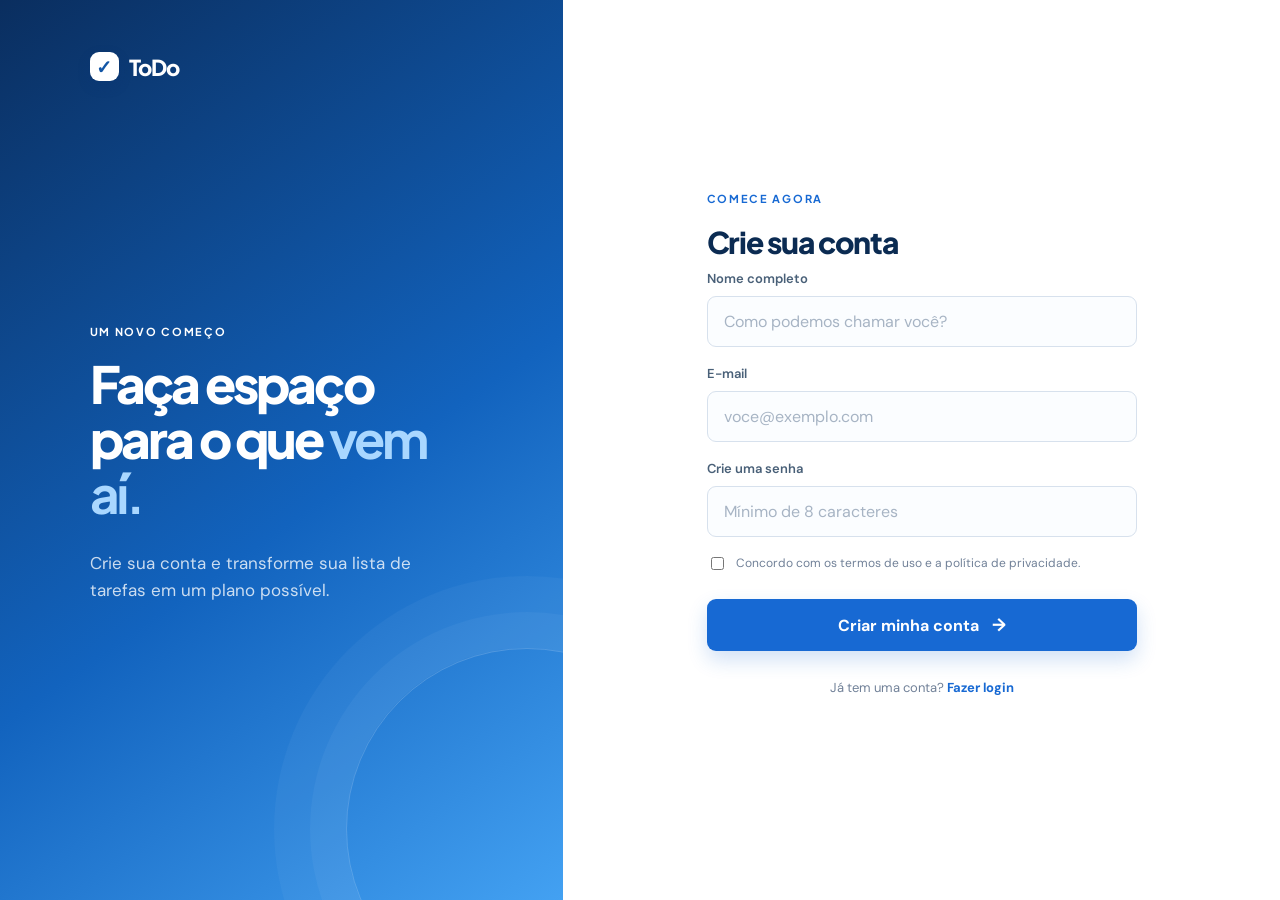
==== cadastro.html @ 6bf42a63 "Incio do HTML e CSS" ====
<!DOCTYPE html>
<html lang="pt-BR">
<head>
  <meta charset="UTF-8">
  <meta name="viewport" content="width=device-width, initial-scale=1.0">
  <title>ToDo | Cadastro</title>
  <link rel="stylesheet" href="css/style.css">
</head>
<body class="auth-page">
  <main class="auth-layout">
    <section class="auth-intro">
      <a class="brand brand-light" href="login.html" aria-label="ToDo, página inicial">
        <span class="brand-mark">✓</span>
        <span>ToDo</span>
      </a>
      <div class="intro-copy">
        <p class="eyebrow">UM NOVO COMEÇO</p>
        <h1>Faça espaço<br>para o que <strong>vem aí.</strong></h1>
        <p>Crie sua conta e transforme sua lista de tarefas em um plano possível.</p>
      </div>
      <div class="intro-note">
      </div>
    </section>

    <section class="auth-panel" aria-labelledby="register-title">
      <div class="auth-card register-card">
        <div class="mobile-brand brand">
          <span class="brand-mark">✓</span>
          <span>taskflow</span>
        </div>
        <p class="eyebrow eyebrow-blue">COMECE AGORA</p>
        <h2 id="register-title">Crie sua conta</h2>

        <form class="auth-form" action="login.html" method="get">
          <label for="name">Nome completo</label>
          <input id="name" name="name" type="text" placeholder="Como podemos chamar você?" required>

          <label for="register-email">E-mail</label>
          <input id="register-email" name="email" type="email" placeholder="voce@exemplo.com" required>

          <label for="register-password">Crie uma senha</label>
          <input id="register-password" name="password" type="password" placeholder="Mínimo de 8 caracteres" minlength="8" required>

          <label class="check-label" for="terms">
            <input id="terms" name="terms" type="checkbox" required>
            <span>Concordo com os termos de uso e a política de privacidade.</span>
          </label>

          <button class="button button-primary" type="submit">Criar minha conta <span>→</span></button>
        </form>

        <p class="auth-switch">Já tem uma conta? <a href="login.html">Fazer login</a></p>
      </div>
    </section>
  </main>
</body>
</html>
---- css/style.css ----
@import url('https://fonts.googleapis.com/css2?family=DM+Sans:wght@400;500;600;700&family=Plus+Jakarta+Sans:wght@600;700;800&display=swap');

:root {
	--navy: #0b2b52;
	--blue: #1769d3;
	--bright-blue: #2f83ed;
	--pale-blue: #eaf3ff;
	--ink: #12263f;
	--muted: #718198;
	--line: #e2e9f2;
	--white: #fff;
	--page: #f7faff;
}

* {
	box-sizing: border-box;
}

body {
	margin: 0;
	color: var(--ink);
	background: var(--page);
	font-family: 'DM Sans', sans-serif;
}

a {
	color: inherit;
	text-decoration: none;
}

button,
input {
	font: inherit;
}

/* Authentication */
.auth-page {
	min-height: 100vh;
	background: var(--white);
}

.auth-layout {
	display: grid;
	grid-template-columns: minmax(380px, 44%) 1fr;
	min-height: 100vh;
}

.auth-intro {
	position: relative;
	display: flex;
	flex-direction: column;
	justify-content: space-between;
	overflow: hidden;
	padding: 52px clamp(42px, 7vw, 110px);
	color: var(--white);
	background: linear-gradient(145deg, #0a2e5f 0%, #1263be 56%, #43a1f2 100%);
}

.auth-intro::after {
	position: absolute;
	right: -145px;
	bottom: -110px;
	width: 360px;
	height: 360px;
	border: 1px solid rgba(255, 255, 255, .18);
	border-radius: 50%;
	box-shadow: 0 0 0 36px rgba(255, 255, 255, .04),
		0 0 0 72px rgba(255, 255, 255, .035);
	content: '';
}

.brand {
	display: inline-flex;
	align-items: center;
	gap: 10px;
	width: max-content;
	color: var(--navy);
	font: 800 22px 'Plus Jakarta Sans', sans-serif;
	letter-spacing: -.7px;
}

.brand-light {
	position: relative;
	z-index: 1;
	color: var(--white);
}

.brand-mark {
	display: grid;
	place-items: center;
	width: 29px;
	height: 29px;
	border-radius: 9px;
	color: var(--white);
	background: var(--bright-blue);
	box-shadow: 0 5px 13px rgba(0, 50, 120, .2);
	font-size: 19px;
	line-height: 1;
}

.brand-light .brand-mark {
	color: #1356a6;
	background: var(--white);
}

.intro-copy {
	position: relative;
	z-index: 1;
	max-width: 450px;
}

.eyebrow {
	margin: 0 0 18px;
	font: 700 11px 'Plus Jakarta Sans', sans-serif;
	letter-spacing: 1.7px;
}

.eyebrow-blue {
	color: var(--blue);
}

.intro-copy h1 {
	margin: 0;
	font: 800 clamp(39px, 4vw, 61px) / 1.08 'Plus Jakarta Sans', sans-serif;
	letter-spacing: -2.8px;
}

.intro-copy h1 strong {
	color: #a9d7ff;
}

.intro-copy p:last-child {
	max-width: 350px;
	margin: 28px 0 0;
	color: rgba(255, 255, 255, .78);
	font-size: 17px;
	line-height: 1.6;
}

.intro-note {
	position: relative;
	z-index: 1;
	display: flex;
	align-items: center;
	gap: 12px;
	color: rgba(255, 255, 255, .74);
	font-size: 13px;
}

.note-icon {
	color: #a9d7ff;
	font-size: 22px;
}

.auth-panel {
	display: grid;
	place-items: center;
	padding: 50px 24px;
}

.auth-card {
	width: min(100%, 430px);
}

.mobile-brand {
	display: none;
	margin-bottom: 48px;
}

.auth-card h2 {
	margin: 0;
	color: var(--navy);
	font: 800 30px 'Plus Jakarta Sans', sans-serif;
	letter-spacing: -1.1px;
}

.auth-subtitle {
	margin: 10px 0 34px;
	color: var(--muted);
	font-size: 15px;
}

.auth-form {
	display: flex;
	flex-direction: column;
	gap: 9px;
}

.auth-form label {
	margin-top: 9px;
	color: #496078;
	font-size: 13px;
	font-weight: 600;
}

.auth-form input:not([type='checkbox']) {
	height: 51px;
	padding: 0 16px;
	border: 1px solid #d7e1ed;
	border-radius: 9px;
	outline: 0;
	color: var(--ink);
	background: #fbfdff;
	transition: border .2s, box-shadow .2s;
}

.auth-form input:not([type='checkbox']):focus {
	border-color: var(--bright-blue);
	box-shadow: 0 0 0 4px rgba(47, 131, 237, .12);
}

.auth-form input::placeholder {
	color: #a7b4c4;
}

.label-row {
	display: flex;
	align-items: center;
	justify-content: space-between;
	margin-top: 9px;
}

.label-row label {
	margin: 0;
}

.label-row a,
.auth-switch a {
	color: var(--blue);
	font-weight: 700;
}

.label-row a {
	font-size: 12px;
}

.check-label {
	display: flex;
	align-items: flex-start;
	gap: 9px;
	color: var(--muted) !important;
	font-size: 12px !important;
	font-weight: 400 !important;
	line-height: 1.45;
	cursor: pointer;
}

.check-label input {
	margin-top: 2px;
	accent-color: var(--blue);
}

.button {
	border: 0;
	border-radius: 9px;
	font-weight: 700;
	cursor: pointer;
	transition: transform .2s, box-shadow .2s, background .2s;
}

.button:hover {
	transform: translateY(-2px);
}

.button-primary {
	min-height: 52px;
	margin-top: 19px;
	color: var(--white);
	background: var(--blue);
	box-shadow: 0 9px 20px rgba(23, 105, 211, .2);
}

.button-primary:hover {
	background: #0d59bb;
	box-shadow: 0 12px 25px rgba(23, 105, 211, .29);
}

.button-primary span {
	margin-left: 9px;
	font-size: 18px;
}

.auth-switch {
	margin-top: 28px;
	color: var(--muted);
	font-size: 13px;
	text-align: center;
}

.register-card .auth-subtitle {
	margin-bottom: 24px;
}

.register-card .button-primary {
	margin-top: 17px;
}

/* Dashboard */
.app-page {
	min-height: 100vh;
	background: #f7faff;
}

.topbar {
	display: flex;
	align-items: center;
	height: 78px;
	padding: 0 clamp(24px, 6vw, 92px);
	border-bottom: 1px solid var(--line);
	background: var(--white);
}

.topnav {
	display: flex;
	gap: 32px;
	height: 100%;
	margin-left: 90px;
}

.nav-link {
	display: grid;
	place-items: center;
	border-bottom: 2px solid transparent;
	color: var(--muted);
	font-size: 13px;
	font-weight: 600;
}

.nav-link.active {
	border-color: var(--blue);
	color: var(--blue);
}

.profile {
	display: flex;
	align-items: center;
	gap: 10px;
	margin-left: auto;
	color: var(--ink);
	font-size: 13px;
	font-weight: 600;
}

.avatar {
	display: grid;
	place-items: center;
	width: 34px;
	height: 34px;
	border-radius: 50%;
	color: var(--blue);
	background: #dcecff;
	font-size: 11px;
}

.profile-chevron {
	margin-left: 3px;
	color: var(--muted);
}

.dashboard {
	max-width: 1120px;
	margin: auto;
	padding: 60px 30px 80px;
}

.dashboard-heading {
	display: flex;
	align-items: end;
	justify-content: space-between;
}

.dashboard-heading h1 {
	margin: 0;
	color: var(--navy);
	font: 800 34px 'Plus Jakarta Sans', sans-serif;
	letter-spacing: -1.5px;
}

.dashboard-heading h1 span {
	color: #f6b641;
	font-size: 25px;
}

.dashboard-subtitle,
.section-heading p {
	margin: 9px 0 0;
	color: var(--muted);
	font-size: 14px;
}

.add-button {
	padding: 0 20px;
}

.stats {
	display: grid;
	grid-template-columns: repeat(3, 1fr);
	gap: 18px;
	margin: 42px 0 56px;
}

.stat-card {
	display: flex;
	align-items: center;
	gap: 17px;
	padding: 20px 24px;
	border: 1px solid var(--line);
	border-radius: 12px;
	background: var(--white);
}

.stat-icon {
	display: grid;
	place-items: center;
	width: 41px;
	height: 41px;
	border-radius: 11px;
	font-size: 20px;
}

.blue-icon {
	color: var(--blue);
	background: #e5f0ff;
}

.orange-icon {
	color: #e59118;
	background: #fff1d8;
}

.green-icon {
	color: #38a571;
	background: #e3f7ed;
}

.stat-card div {
	display: flex;
	flex-direction: column;
	gap: 3px;
}

.stat-card strong {
	color: var(--navy);
	font: 800 23px 'Plus Jakarta Sans', sans-serif;
}

.stat-card div span {
	color: var(--muted);
	font-size: 12px;
}

/* Filters and tasks */
.section-heading {
	display: flex;
	align-items: end;
	justify-content: space-between;
	margin-bottom: 18px;
}

.section-heading h2 {
	margin: 0;
	color: var(--navy);
	font: 800 20px 'Plus Jakarta Sans', sans-serif;
}

.filters {
	display: flex;
	gap: 7px;
}

.filter {
	padding: 9px 12px;
	border: 1px solid transparent;
	border-radius: 7px;
	color: var(--muted);
	background: transparent;
	font-size: 12px;
	cursor: pointer;
}

.filter span {
	margin-left: 4px;
	opacity: .7;
}

.filter.active {
	border-color: #d4e4f8;
	color: var(--blue);
	background: var(--white);
	box-shadow: 0 3px 9px rgba(28, 65, 108, .05);
}

.task-list {
	display: grid;
	gap: 10px;
}

.task-item {
	display: flex;
	align-items: center;
	gap: 15px;
	padding: 18px 20px;
	border: 1px solid var(--line);
	border-radius: 11px;
	background: var(--white);
}

.task-check {
	flex: 0 0 20px;
	width: 20px;
	height: 20px;
	border: 1.5px solid #c7d5e4;
	border-radius: 50%;
	background: transparent;
	cursor: pointer;
}

.task-check.checked {
	border: 0;
	color: var(--white);
	background: #4cb782;
	font-size: 12px;
}

.task-content {
	flex: 1;
}

.task-content h3 {
	margin: 0 0 8px;
	color: var(--ink);
	font-size: 14px;
	font-weight: 700;
}

.task-meta {
	display: flex;
	gap: 20px;
	color: var(--muted);
	font-size: 11px;
}

.priority {
	font-weight: 700;
}

.priority.high {
	color: #ec7777;
}

.priority.medium {
	color: #e39a32;
}

.priority.low {
	color: #55ad82;
}

.completed .task-content h3 {
	color: #98a7b8;
	text-decoration: line-through;
}

.completed .task-meta {
	color: #a9b5c1;
}

.task-actions {
	display: flex;
	gap: 5px;
	margin-left: auto;
}

.task-action {
	display: grid;
	place-items: center;
	width: auto;
	min-width: 62px;
	height: 34px;
	padding: 0 10px;
	border: 1px solid transparent;
	border-radius: 8px;
	background: transparent;
	font-size: 12px;
	font-weight: 700;
	line-height: 1;
	cursor: pointer;
}

.edit-button {
	color: var(--blue);
}

.delete-button {
	color: #db6c78;
}

.task-action:hover {
	border-color: currentColor;
	background: #f1f6fc;
}

.delete-button:hover {
	background: #fff0f1;
}

/* Mobile */
@media (max-width: 760px) {
	.auth-layout {
		display: block;
	}

	.auth-intro {
		display: none;
	}

	.auth-panel {
		display: grid;
		place-items: start center;
		min-height: 100vh;
		padding: 34px 23px;
	}

	.auth-card {
		padding-top: 5vh;
	}

	.mobile-brand {
		display: inline-flex;
	}

	.topbar {
		padding: 0 20px;
	}

	.topnav {
		display: none;
	}

	.profile-name,
	.profile-chevron {
		display: none;
	}

	.dashboard {
		padding: 38px 18px 60px;
	}

	.dashboard-heading {
		align-items: start;
		flex-direction: column;
		gap: 20px;
	}

	.dashboard-heading h1 {
		font-size: 30px;
	}

	.add-button {
		width: 100%;
	}

	.stats {
		grid-template-columns: 1fr;
		gap: 10px;
		margin: 30px 0 40px;
	}

	.section-heading {
		align-items: start;
		flex-direction: column;
		gap: 20px;
	}

	.filters {
		width: 100%;
		overflow-x: auto;
	}

	.filter {
		white-space: nowrap;
	}

	.task-meta {
		flex-wrap: wrap;
		gap: 7px 15px;
	}

	.task-item {
		align-items: flex-start;
	}

	.task-actions {
		margin-left: auto;
	}
}
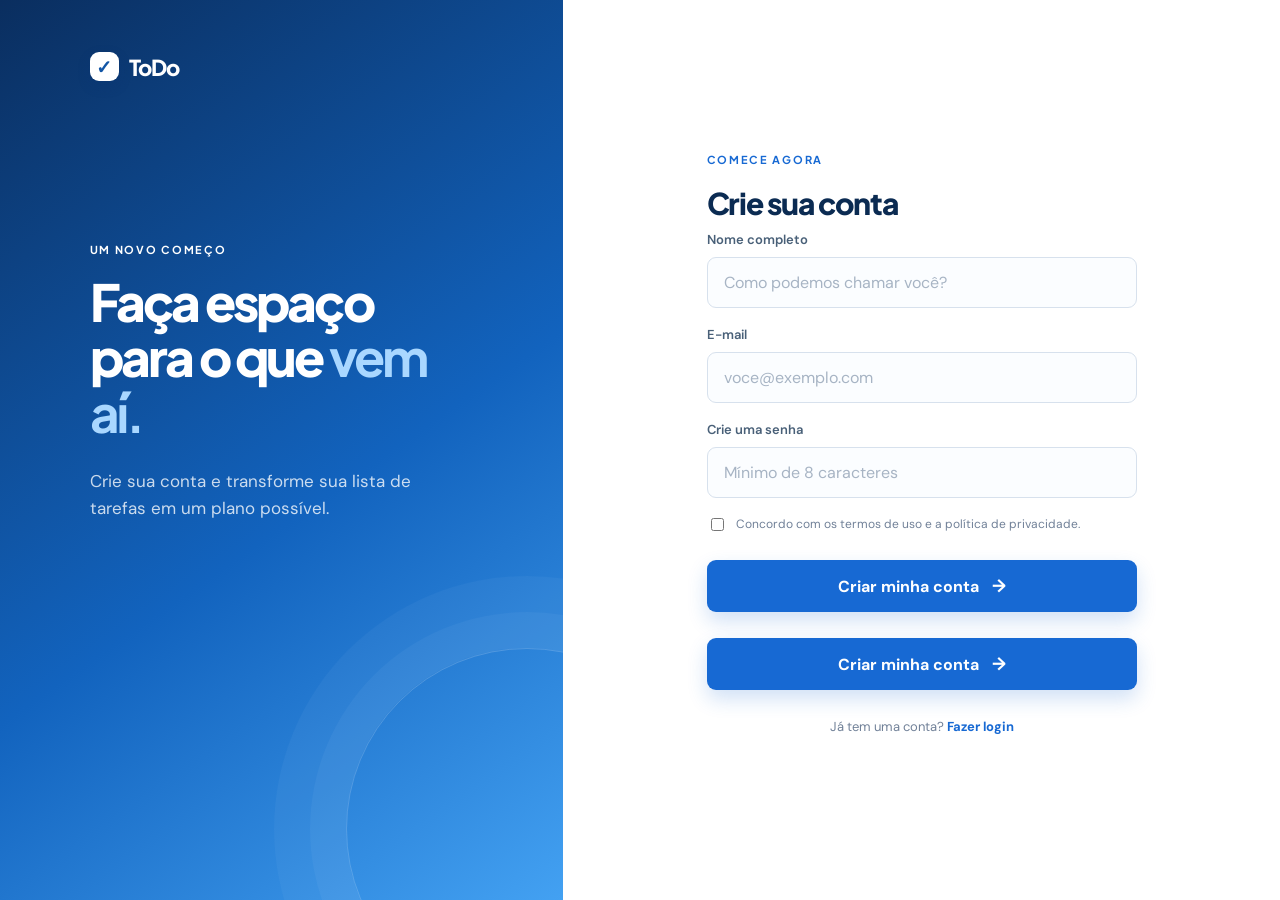
==== commit 47a98ee1: "Criação do html e css. E início do js do cadastro" ====
--- a/cadastro.html
+++ b/cadastro.html
@@ -18,15 +18,13 @@
         <h1>Faça espaço<br>para o que <strong>vem aí.</strong></h1>
         <p>Crie sua conta e transforme sua lista de tarefas em um plano possível.</p>
       </div>
-      <div class="intro-note">
-      </div>
     </section>
 
     <section class="auth-panel" aria-labelledby="register-title">
       <div class="auth-card register-card">
         <div class="mobile-brand brand">
           <span class="brand-mark">✓</span>
-          <span>taskflow</span>
+          <span>ToDo</span>
         </div>
         <p class="eyebrow eyebrow-blue">COMECE AGORA</p>
         <h2 id="register-title">Crie sua conta</h2>
@@ -47,8 +45,9 @@
           </label>
 
           <button class="button button-primary" type="submit">Criar minha conta <span>→</span></button>
+          
+          <button class="button button-primary" type="submit">Criar minha conta <span>→</span></button>
         </form>
-
         <p class="auth-switch">Já tem uma conta? <a href="login.html">Fazer login</a></p>
       </div>
     </section>
--- a/css/style.css
+++ b/css/style.css
@@ -49,7 +49,6 @@
 	position: relative;
 	display: flex;
 	flex-direction: column;
-	justify-content: space-between;
 	overflow: hidden;
 	padding: 52px clamp(42px, 7vw, 110px);
 	color: var(--white);
@@ -106,6 +105,7 @@
 .intro-copy {
 	position: relative;
 	z-index: 1;
+	margin-top: clamp(120px, 18vh, 220px);
 	max-width: 450px;
 }
 
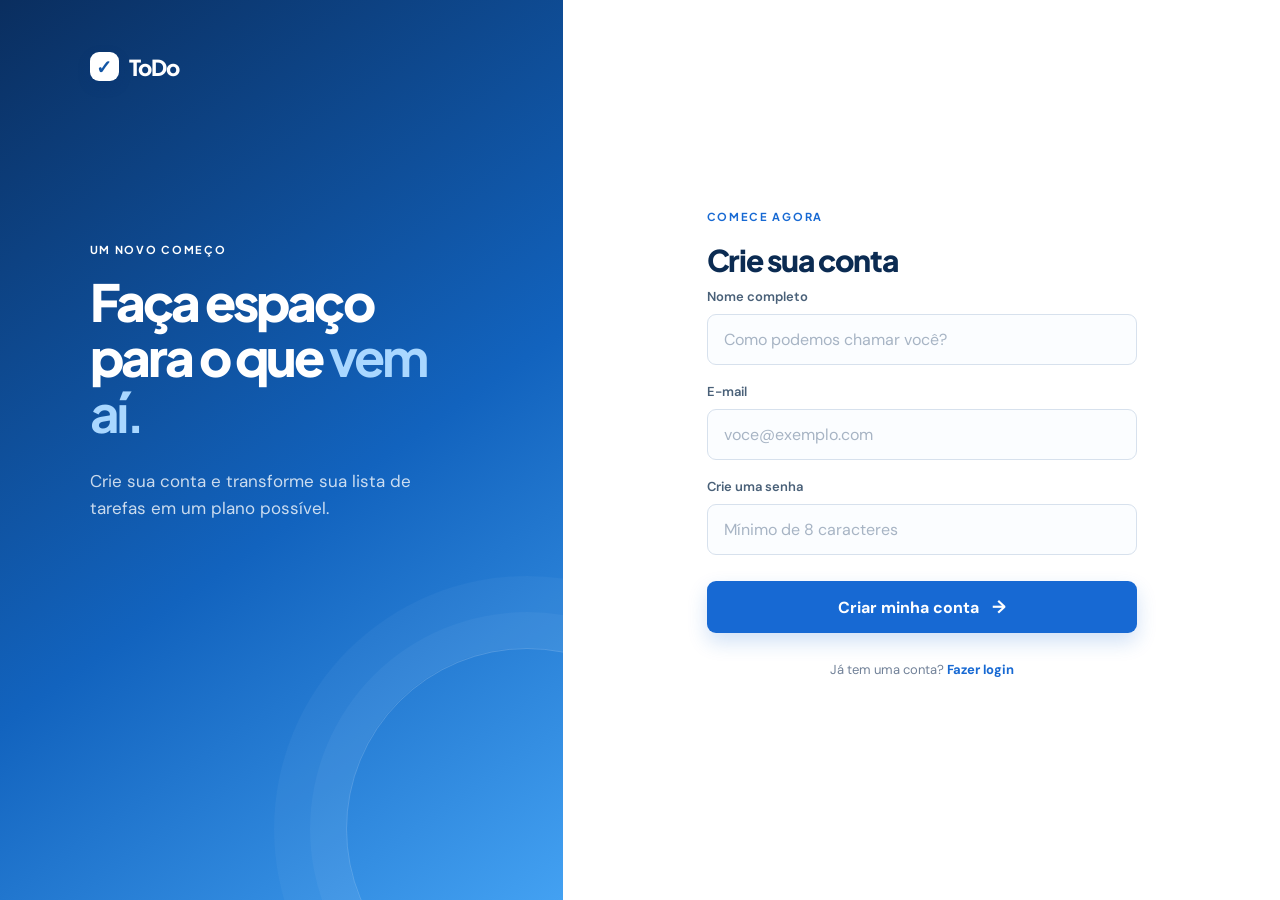
==== commit 8552c371: "Iníco html e css" ====
--- a/cadastro.html
+++ b/cadastro.html
@@ -39,12 +39,7 @@
           <label for="register-password">Crie uma senha</label>
           <input id="register-password" name="password" type="password" placeholder="Mínimo de 8 caracteres" minlength="8" required>
 
-          <label class="check-label" for="terms">
-            <input id="terms" name="terms" type="checkbox" required>
-            <span>Concordo com os termos de uso e a política de privacidade.</span>
-          </label>
-
-          <button class="button button-primary" type="submit">Criar minha conta <span>→</span></button>
+          <span id="message" class="form-message" role="status"></span>
           
           <button class="button button-primary" type="submit">Criar minha conta <span>→</span></button>
         </form>
--- a/css/style.css
+++ b/css/style.css
@@ -4,12 +4,10 @@
 	--navy: #0b2b52;
 	--blue: #1769d3;
 	--bright-blue: #2f83ed;
-	--pale-blue: #eaf3ff;
 	--ink: #12263f;
 	--muted: #718198;
 	--line: #e2e9f2;
 	--white: #fff;
-	--page: #f7faff;
 }
 
 * {
@@ -19,7 +17,7 @@
 body {
 	margin: 0;
 	color: var(--ink);
-	background: var(--page);
+	background: #f7faff;
 	font-family: 'DM Sans', sans-serif;
 }
 
@@ -137,21 +135,6 @@
 	line-height: 1.6;
 }
 
-.intro-note {
-	position: relative;
-	z-index: 1;
-	display: flex;
-	align-items: center;
-	gap: 12px;
-	color: rgba(255, 255, 255, .74);
-	font-size: 13px;
-}
-
-.note-icon {
-	color: #a9d7ff;
-	font-size: 22px;
-}
-
 .auth-panel {
 	display: grid;
 	place-items: center;
@@ -250,6 +233,48 @@
 	accent-color: var(--blue);
 }
 
+.form-message {
+	display: block;
+	margin-top: 7px;
+	font-size: 12px;
+	line-height: 1.4;
+}
+
+.form-message:empty {
+	display: none;
+}
+
+.message-success {
+	color: #21734d;
+}
+
+.message-error {
+	color: #a6404b;
+}
+
+.login-message {
+	display: none;
+	margin: 7px 0 0;
+	padding: 11px 13px;
+	border-radius: 8px;
+	font-size: 12px;
+	line-height: 1.4;
+}
+
+.login-success {
+	color: #21734d;
+	background: #e8f7ef;
+}
+
+.login-error {
+	color: #a6404b;
+	background: #fff0f1;
+}
+
+.login-message.is-visible {
+	display: block;
+}
+
 .button {
 	border: 0;
 	border-radius: 9px;
@@ -287,10 +312,6 @@
 	text-align: center;
 }
 
-.register-card .auth-subtitle {
-	margin-bottom: 24px;
-}
-
 .register-card .button-primary {
 	margin-top: 17px;
 }
@@ -298,7 +319,6 @@
 /* Dashboard */
 .app-page {
 	min-height: 100vh;
-	background: #f7faff;
 }
 
 .topbar {
@@ -381,7 +401,6 @@
 	font-size: 25px;
 }
 
-.dashboard-subtitle,
 .section-heading p {
 	margin: 9px 0 0;
 	color: var(--muted);
